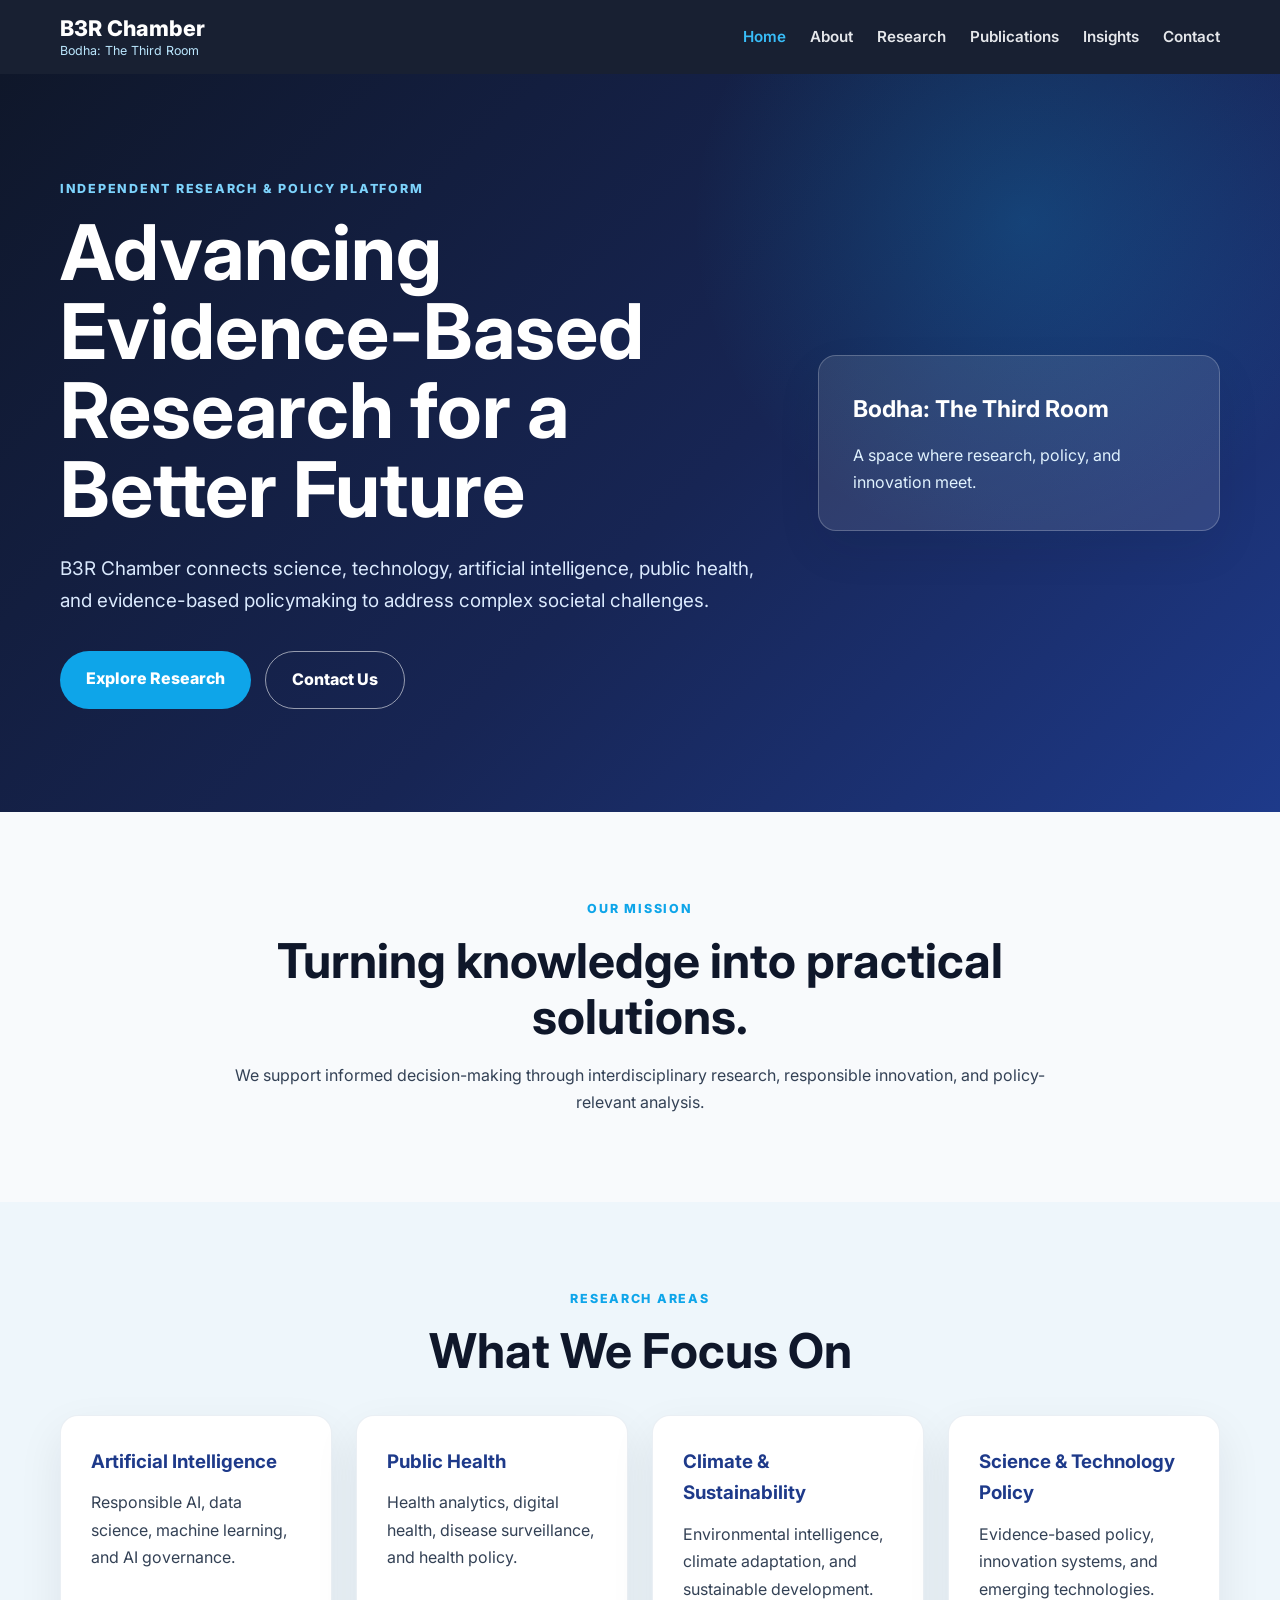
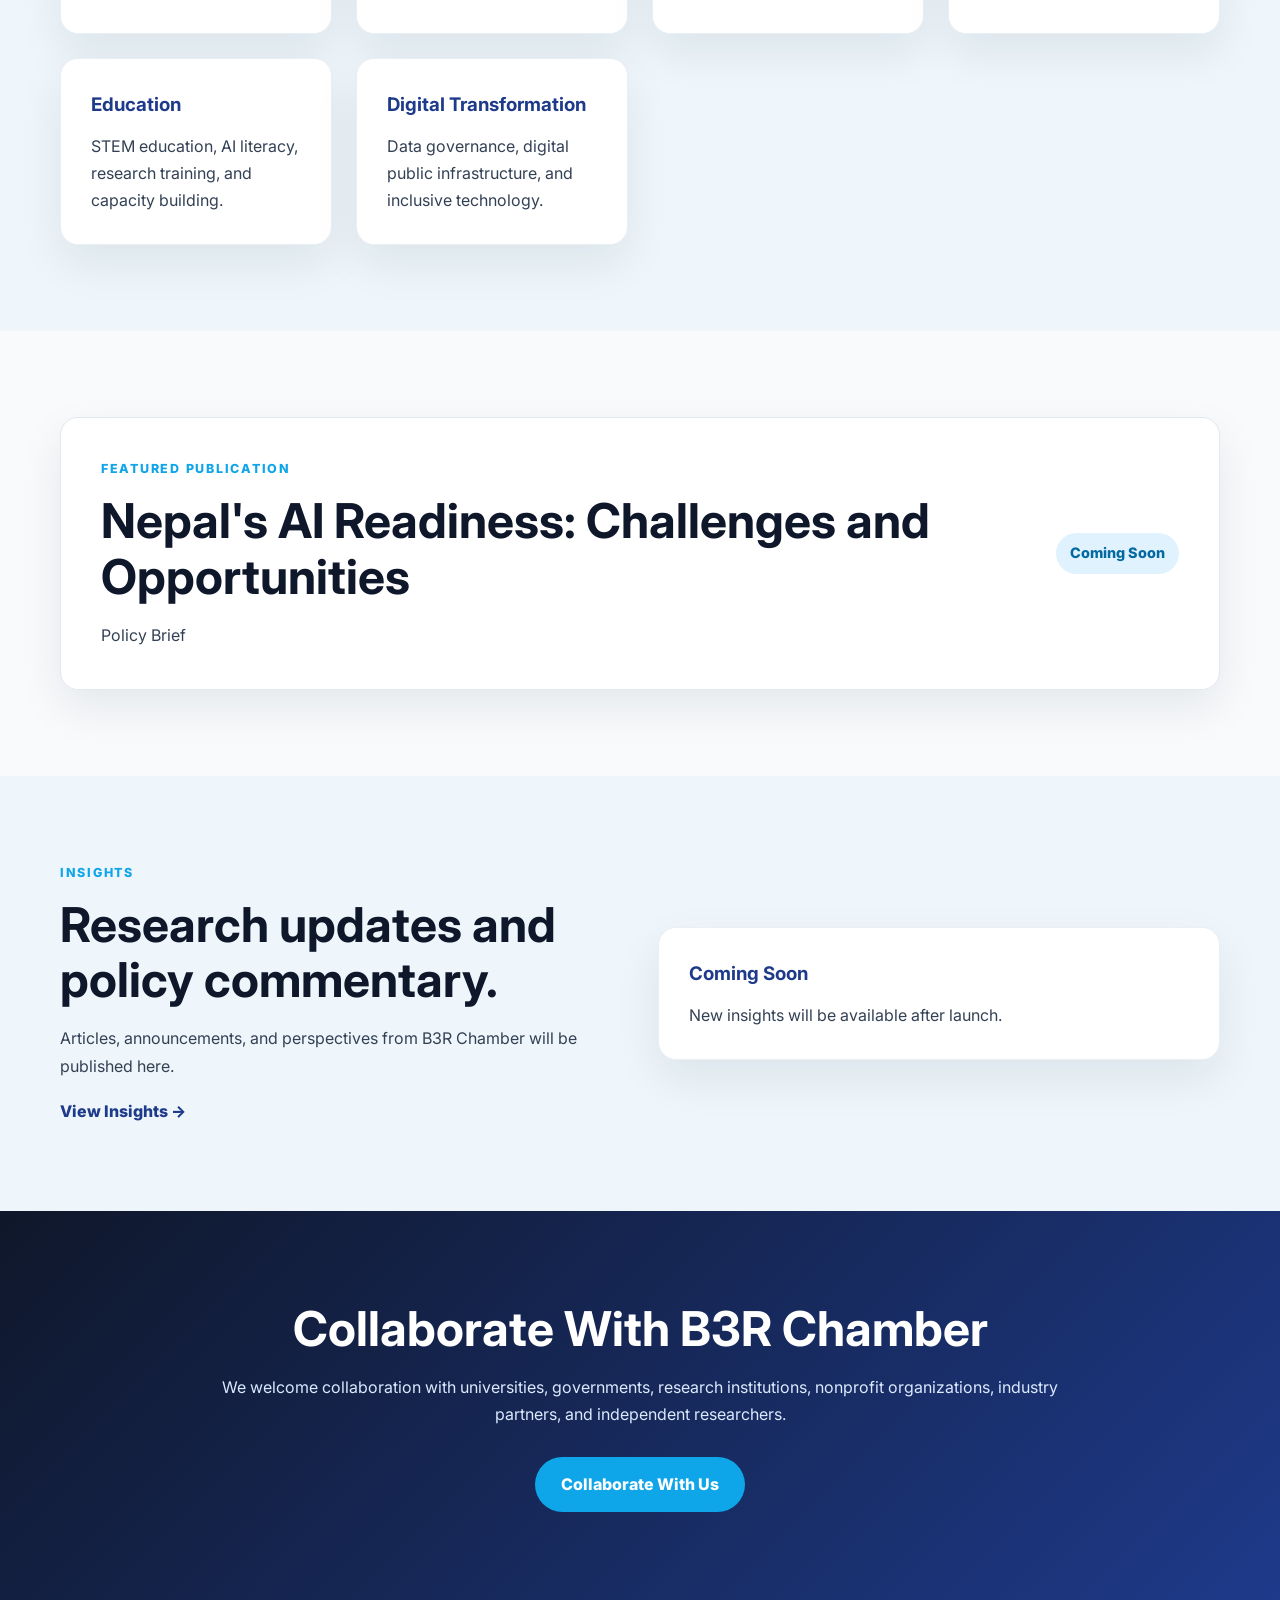
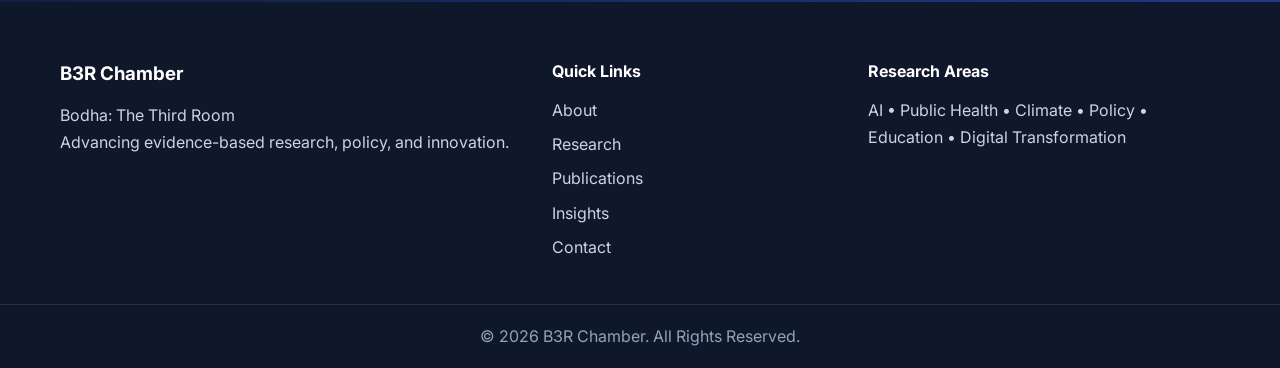
==== index.html @ 7165ab04 "Initial website" ====
<!DOCTYPE html>
<html lang="en">
<head>
<meta charset="UTF-8">
<meta name="viewport" content="width=device-width, initial-scale=1.0">
<title>B3R Chamber | B3R Chamber</title>
<meta name="description" content="B3R Chamber is an interdisciplinary research and policy platform.">
<link rel="stylesheet" href="style.css">
</head>
<body>
<header class="site-header">
  <div class="nav-container">
    <a class="brand" href="index.html"><span>B3R Chamber</span><small>Bodha: The Third Room</small></a>
    <button class="menu-toggle" aria-label="Toggle navigation">☰</button>
    <nav class="site-nav">
      <a href="index.html" class="active">Home</a>
      <a href="about.html">About</a>
      <a href="research.html">Research</a>
      <a href="publications.html">Publications</a>
      <a href="insights.html">Insights</a>
      <a href="contact.html">Contact</a>
    </nav>
  </div>
</header>
<section class="hero">
  <div class="container hero-grid">
    <div>
      <p class="eyebrow">Independent Research & Policy Platform</p>
      <h1>Advancing Evidence-Based Research for a Better Future</h1>
      <p class="hero-text">B3R Chamber connects science, technology, artificial intelligence, public health, and evidence-based policymaking to address complex societal challenges.</p>
      <div class="hero-actions">
        <a href="research.html" class="btn">Explore Research</a>
        <a href="contact.html" class="btn btn-outline">Contact Us</a>
      </div>
    </div>
    <div class="hero-panel"><h3>Bodha: The Third Room</h3><p>A space where research, policy, and innovation meet.</p></div>
  </div>
</section>
<section class="section"><div class="container narrow"><p class="eyebrow">Our Mission</p><h2>Turning knowledge into practical solutions.</h2><p>We support informed decision-making through interdisciplinary research, responsible innovation, and policy-relevant analysis.</p></div></section>
<section class="section muted"><div class="container"><p class="eyebrow center">Research Areas</p><h2 class="center">What We Focus On</h2><div class="card-grid">
<article class="card"><h3>Artificial Intelligence</h3><p>Responsible AI, data science, machine learning, and AI governance.</p></article>
<article class="card"><h3>Public Health</h3><p>Health analytics, digital health, disease surveillance, and health policy.</p></article>
<article class="card"><h3>Climate & Sustainability</h3><p>Environmental intelligence, climate adaptation, and sustainable development.</p></article>
<article class="card"><h3>Science & Technology Policy</h3><p>Evidence-based policy, innovation systems, and emerging technologies.</p></article>
<article class="card"><h3>Education</h3><p>STEM education, AI literacy, research training, and capacity building.</p></article>
<article class="card"><h3>Digital Transformation</h3><p>Data governance, digital public infrastructure, and inclusive technology.</p></article>
</div></div></section>
<section class="section"><div class="container feature-card"><div><p class="eyebrow">Featured Publication</p><h2>Nepal's AI Readiness: Challenges and Opportunities</h2><p>Policy Brief</p></div><span class="status-badge">Coming Soon</span></div></section>
<section class="section muted"><div class="container two-col"><div><p class="eyebrow">Insights</p><h2>Research updates and policy commentary.</h2><p>Articles, announcements, and perspectives from B3R Chamber will be published here.</p><a href="insights.html" class="text-link">View Insights →</a></div><div class="mini-card"><h3>Coming Soon</h3><p>New insights will be available after launch.</p></div></div></section>
<section class="cta"><div class="container narrow"><h2>Collaborate With B3R Chamber</h2><p>We welcome collaboration with universities, governments, research institutions, nonprofit organizations, industry partners, and independent researchers.</p><a href="contact.html" class="btn">Collaborate With Us</a></div></section>
<footer class="site-footer">
  <div class="container footer-grid">
    <div>
      <h3>B3R Chamber</h3>
      <p>Bodha: The Third Room</p>
      <p>Advancing evidence-based research, policy, and innovation.</p>
    </div>
    <div>
      <h4>Quick Links</h4>
      <a href="about.html">About</a>
      <a href="research.html">Research</a>
      <a href="publications.html">Publications</a>
      <a href="insights.html">Insights</a>
      <a href="contact.html">Contact</a>
    </div>
    <div>
      <h4>Research Areas</h4>
      <p>AI • Public Health • Climate • Policy • Education • Digital Transformation</p>
    </div>
  </div>
  <div class="footer-bottom">© 2026 B3R Chamber. All Rights Reserved.</div>
</footer>
<script src="script.js"></script>
</body>
</html>
---- style.css ----
@import url('https://fonts.googleapis.com/css2?family=Inter:wght@400;500;600;700;800&display=swap');
*{margin:0;padding:0;box-sizing:border-box}:root{--primary:#0f172a;--secondary:#1e3a8a;--accent:#0ea5e9;--light:#f8fafc;--muted:#eef6fb;--white:#fff;--text:#334155;--border:#e2e8f0;--shadow:0 18px 45px rgba(15,23,42,.08);--radius:18px}html{scroll-behavior:smooth}body{font-family:Inter,Arial,sans-serif;background:var(--light);color:var(--text);line-height:1.7}.container{width:min(1160px,92%);margin:auto}.narrow{max-width:850px;text-align:center}.center{text-align:center}.site-header{background:rgba(15,23,42,.96);position:sticky;top:0;z-index:999}.nav-container{width:min(1160px,92%);margin:auto;display:flex;align-items:center;justify-content:space-between;padding:16px 0}.brand{text-decoration:none;color:#fff;display:flex;flex-direction:column;line-height:1.15}.brand span{font-size:1.35rem;font-weight:800}.brand small{font-size:.78rem;color:#bae6fd;margin-top:3px}.site-nav{display:flex;align-items:center;gap:24px}.site-nav a{color:#e5e7eb;text-decoration:none;font-weight:600;font-size:.95rem;transition:.25s}.site-nav a:hover,.site-nav a.active{color:#38bdf8}.menu-toggle{display:none;background:none;border:0;color:#fff;font-size:1.8rem;cursor:pointer}.hero{min-height:82vh;display:flex;align-items:center;background:radial-gradient(circle at 80% 20%,rgba(14,165,233,.22),transparent 28%),linear-gradient(135deg,#0f172a 0%,#172554 55%,#1e3a8a 100%);color:#fff;padding:90px 0}.hero-grid{display:grid;grid-template-columns:1.5fr .85fr;gap:48px;align-items:center}.eyebrow{text-transform:uppercase;letter-spacing:.14em;font-size:.78rem;font-weight:800;color:#0ea5e9;margin-bottom:14px}.hero .eyebrow{color:#7dd3fc}.hero h1{font-size:clamp(2.5rem,6vw,5rem);line-height:1.03}.hero-text{font-size:1.18rem;max-width:720px;color:#dbeafe;margin-top:24px}.hero-actions{display:flex;gap:14px;flex-wrap:wrap;margin-top:34px}.btn{display:inline-block;background:var(--accent);color:#fff;text-decoration:none;border:0;padding:14px 26px;border-radius:999px;font-weight:800;cursor:pointer;transition:.25s}.btn:hover{transform:translateY(-2px);background:#0284c7}.btn-outline{background:transparent;border:1px solid rgba(255,255,255,.55)}.btn-outline:hover{background:#fff;color:var(--primary)}.hero-panel{background:rgba(255,255,255,.1);border:1px solid rgba(255,255,255,.22);box-shadow:var(--shadow);border-radius:var(--radius);padding:34px}.hero-panel h3{font-size:1.45rem;margin-bottom:12px}.hero-panel p{color:#e0f2fe}.section{padding:86px 0}.muted{background:var(--muted)}.section h2{font-size:clamp(2rem,4vw,3rem);line-height:1.15;color:var(--primary);margin-bottom:18px}.card-grid{display:grid;grid-template-columns:repeat(auto-fit,minmax(260px,1fr));gap:24px;margin-top:36px}.card,.mini-card,.contact-card{background:#fff;padding:30px;border-radius:var(--radius);box-shadow:var(--shadow);border:1px solid rgba(226,232,240,.7);transition:.25s}.card:hover,.mini-card:hover,.contact-card:hover{transform:translateY(-6px)}.card h3,.mini-card h3,.contact-card h3{color:var(--secondary);margin-bottom:12px}.two-col{display:grid;grid-template-columns:1fr 1fr;gap:36px;align-items:center}.feature-card{background:#fff;border-radius:var(--radius);box-shadow:var(--shadow);padding:40px;display:flex;justify-content:space-between;gap:24px;align-items:center;border:1px solid var(--border)}.status-badge{display:inline-block;background:#e0f2fe;color:#0369a1;padding:8px 14px;border-radius:999px;font-weight:800;font-size:.9rem;white-space:nowrap}.text-link{color:var(--secondary);font-weight:800;text-decoration:none;display:inline-block;margin-top:18px}.cta{background:linear-gradient(135deg,#0f172a,#1e3a8a);color:#fff;text-align:center;padding:90px 0}.cta h2{font-size:clamp(2rem,4vw,3rem);line-height:1.15;margin-bottom:18px}.cta p{color:#dbeafe;margin-bottom:28px}.page-hero{background:linear-gradient(135deg,#0f172a,#1e3a8a);color:#fff;text-align:center;padding:100px 0}.page-hero h1{font-size:clamp(2.5rem,5vw,4rem);margin-bottom:12px}.page-hero p{color:#dbeafe;max-width:780px;margin:auto}.publication-table{width:100%;border-collapse:collapse;background:#fff;box-shadow:var(--shadow);border-radius:var(--radius);overflow:hidden;margin:32px 0}.publication-table th{background:var(--primary);color:#fff;padding:16px;text-align:left}.publication-table td{padding:18px;border-bottom:1px solid var(--border)}.contact-grid{display:grid;grid-template-columns:repeat(auto-fit,minmax(260px,1fr));gap:24px;margin-bottom:34px}.contact-card{text-align:center}.contact-card a{color:var(--secondary);font-weight:800;text-decoration:none}.contact-form{max-width:780px;margin:auto;display:flex;flex-direction:column;gap:16px}.contact-form input,.contact-form textarea{width:100%;padding:16px;border:1px solid var(--border);border-radius:12px;font:inherit;background:#fff}.contact-form input:focus,.contact-form textarea:focus{outline:0;border-color:var(--accent);box-shadow:0 0 0 4px rgba(14,165,233,.14)}.contact-form button{align-self:flex-start}.site-footer{background:#0f172a;color:#cbd5e1;padding-top:56px}.footer-grid{display:grid;grid-template-columns:1.3fr .8fr 1fr;gap:34px;padding-bottom:36px}.site-footer h3,.site-footer h4{color:#fff;margin-bottom:12px}.site-footer a{display:block;text-decoration:none;color:#cbd5e1;margin:7px 0}.site-footer a:hover{color:#38bdf8}.footer-bottom{text-align:center;border-top:1px solid rgba(255,255,255,.1);padding:18px;color:#94a3b8}@media(max-width:850px){.menu-toggle{display:block}.site-nav{display:none;position:absolute;left:4%;right:4%;top:72px;background:#0f172a;border:1px solid rgba(255,255,255,.1);border-radius:14px;padding:18px;flex-direction:column;align-items:flex-start}.site-nav.open{display:flex}.hero-grid,.two-col,.footer-grid{grid-template-columns:1fr}.hero{min-height:auto;padding:70px 0}.feature-card{flex-direction:column;align-items:flex-start}.section{padding:64px 0}.publication-table,.publication-table tbody,.publication-table tr,.publication-table th,.publication-table td{display:block;width:100%}.publication-table th{display:none}.publication-table td{border-bottom:1px solid var(--border)}.contact-form button{align-self:stretch}}
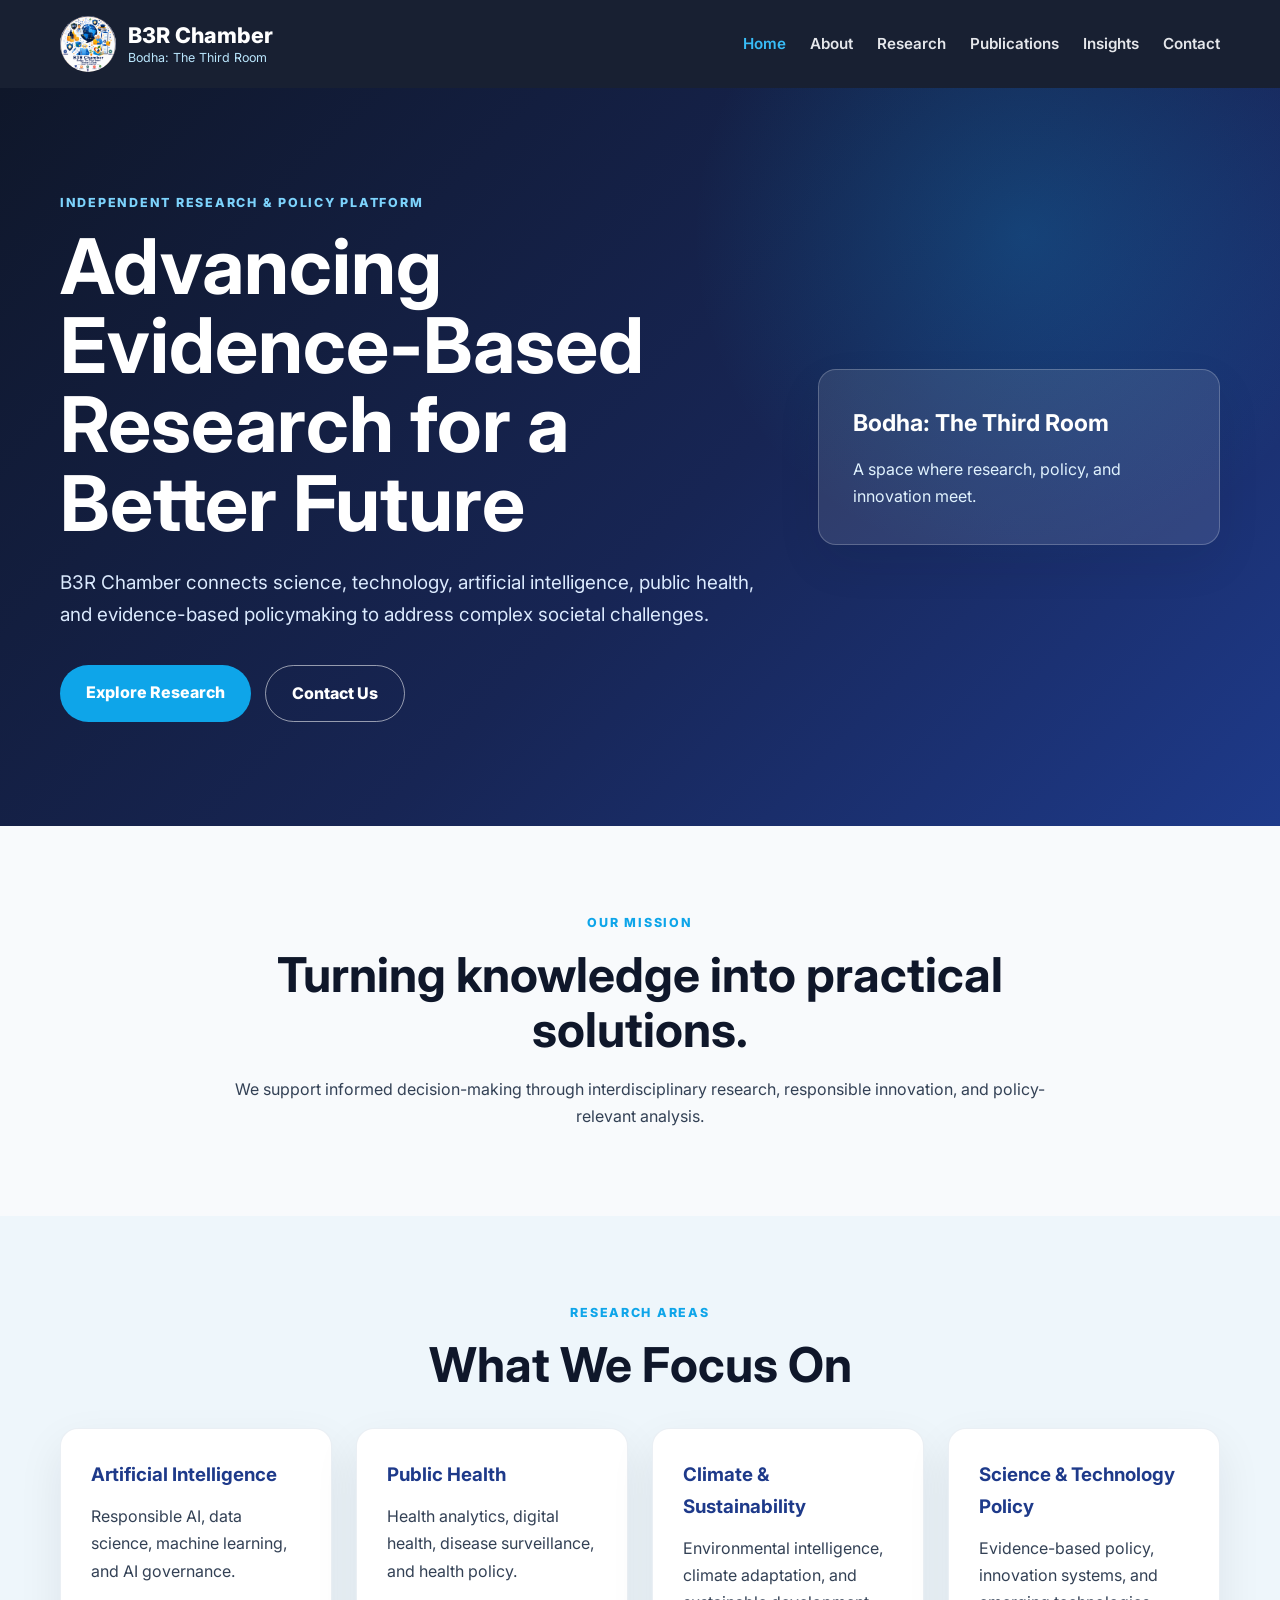
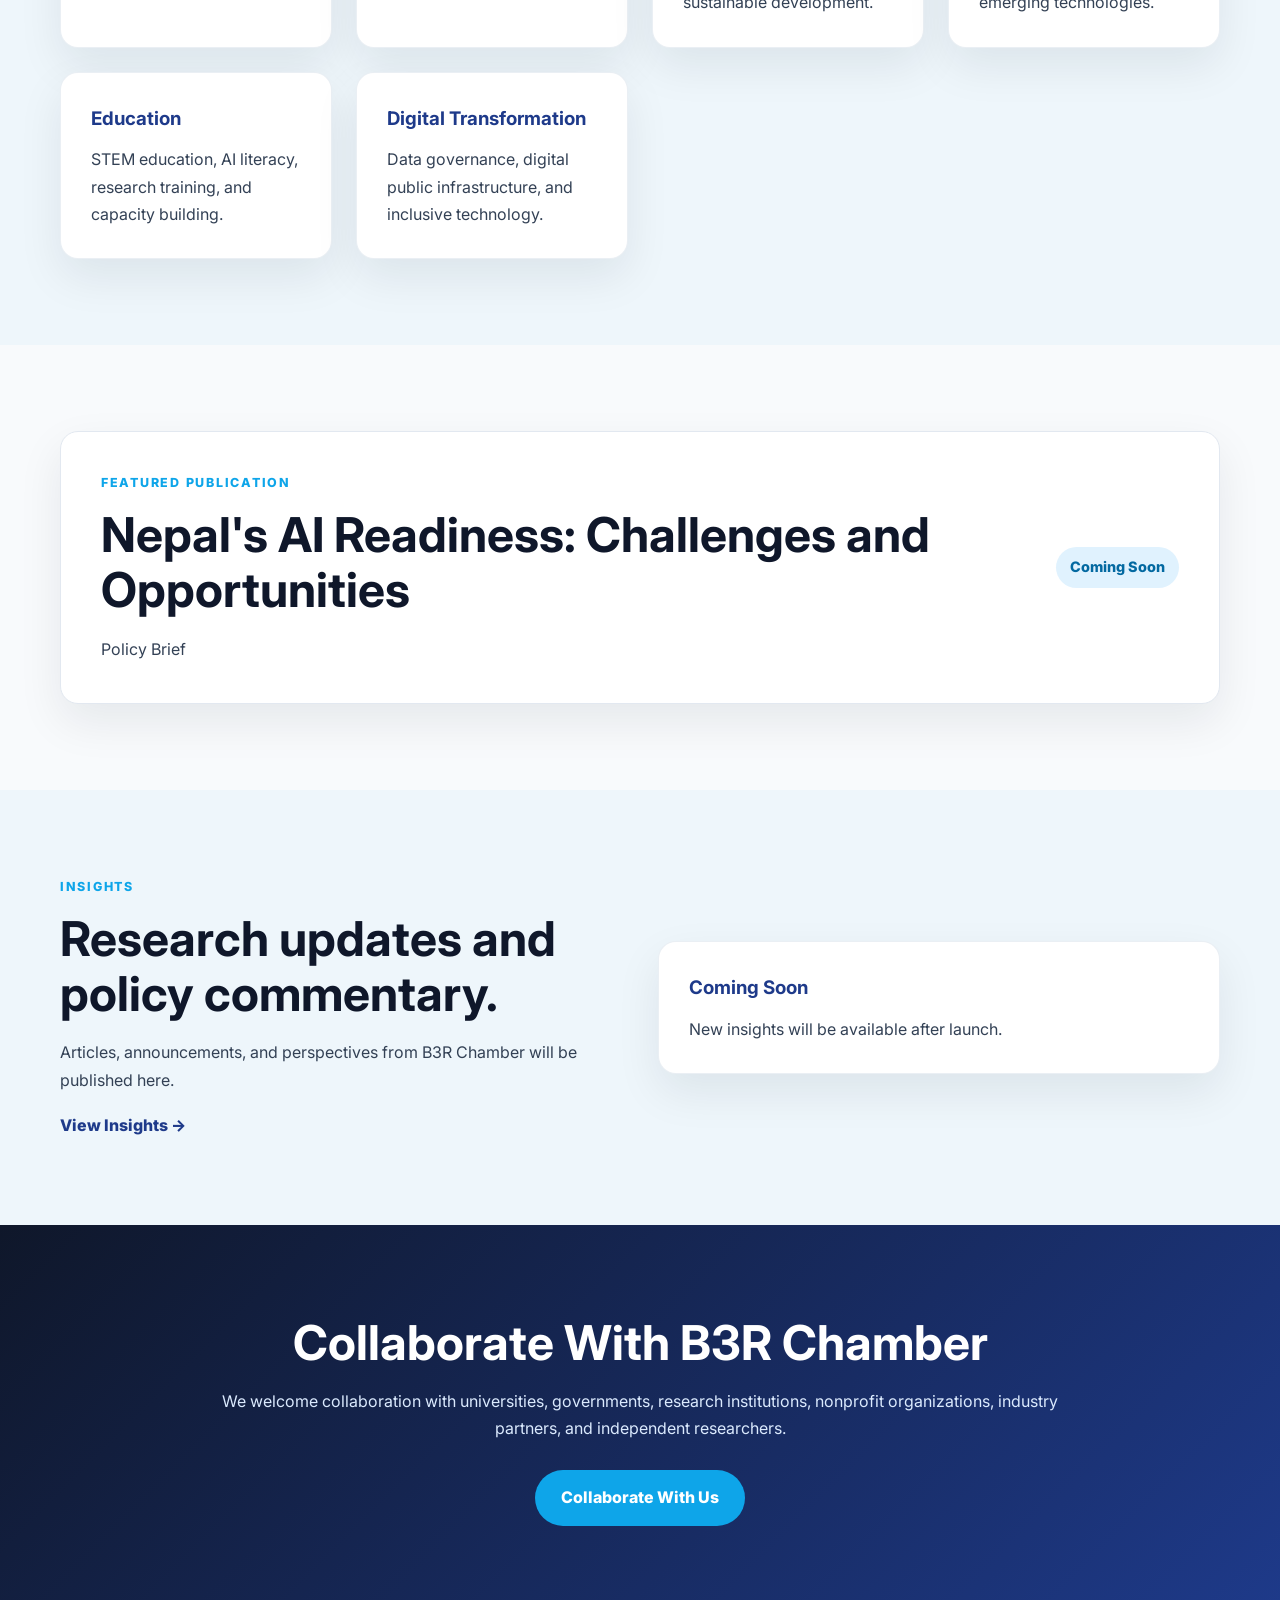
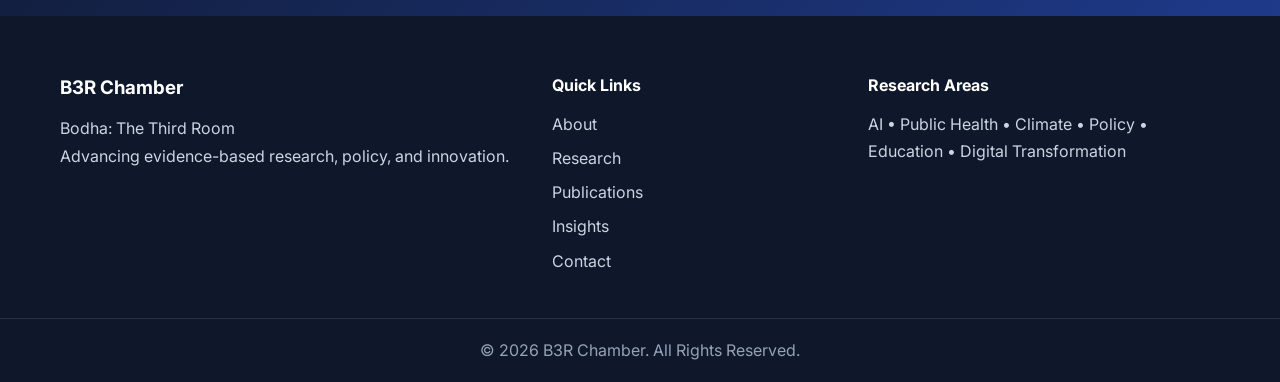
==== commit 17cd530a: "Add files via upload" ====
--- a/index.html
+++ b/index.html
@@ -10,7 +10,13 @@
 <body>
 <header class="site-header">
   <div class="nav-container">
-    <a class="brand" href="index.html"><span>B3R Chamber</span><small>Bodha: The Third Room</small></a>
+    <a class="brand" href="index.html">
+      <img src="logo.png" alt="B3R Chamber logo" class="site-logo">
+      <div class="brand-text">
+        <span>B3R Chamber</span>
+        <small>Bodha: The Third Room</small>
+      </div>
+    </a>
     <button class="menu-toggle" aria-label="Toggle navigation">☰</button>
     <nav class="site-nav">
       <a href="index.html" class="active">Home</a>
--- a/style.css
+++ b/style.css
@@ -1,2 +1,106 @@
 @import url('https://fonts.googleapis.com/css2?family=Inter:wght@400;500;600;700;800&display=swap');
-*{margin:0;padding:0;box-sizing:border-box}:root{--primary:#0f172a;--secondary:#1e3a8a;--accent:#0ea5e9;--light:#f8fafc;--muted:#eef6fb;--white:#fff;--text:#334155;--border:#e2e8f0;--shadow:0 18px 45px rgba(15,23,42,.08);--radius:18px}html{scroll-behavior:smooth}body{font-family:Inter,Arial,sans-serif;background:var(--light);color:var(--text);line-height:1.7}.container{width:min(1160px,92%);margin:auto}.narrow{max-width:850px;text-align:center}.center{text-align:center}.site-header{background:rgba(15,23,42,.96);position:sticky;top:0;z-index:999}.nav-container{width:min(1160px,92%);margin:auto;display:flex;align-items:center;justify-content:space-between;padding:16px 0}.brand{text-decoration:none;color:#fff;display:flex;flex-direction:column;line-height:1.15}.brand span{font-size:1.35rem;font-weight:800}.brand small{font-size:.78rem;color:#bae6fd;margin-top:3px}.site-nav{display:flex;align-items:center;gap:24px}.site-nav a{color:#e5e7eb;text-decoration:none;font-weight:600;font-size:.95rem;transition:.25s}.site-nav a:hover,.site-nav a.active{color:#38bdf8}.menu-toggle{display:none;background:none;border:0;color:#fff;font-size:1.8rem;cursor:pointer}.hero{min-height:82vh;display:flex;align-items:center;background:radial-gradient(circle at 80% 20%,rgba(14,165,233,.22),transparent 28%),linear-gradient(135deg,#0f172a 0%,#172554 55%,#1e3a8a 100%);color:#fff;padding:90px 0}.hero-grid{display:grid;grid-template-columns:1.5fr .85fr;gap:48px;align-items:center}.eyebrow{text-transform:uppercase;letter-spacing:.14em;font-size:.78rem;font-weight:800;color:#0ea5e9;margin-bottom:14px}.hero .eyebrow{color:#7dd3fc}.hero h1{font-size:clamp(2.5rem,6vw,5rem);line-height:1.03}.hero-text{font-size:1.18rem;max-width:720px;color:#dbeafe;margin-top:24px}.hero-actions{display:flex;gap:14px;flex-wrap:wrap;margin-top:34px}.btn{display:inline-block;background:var(--accent);color:#fff;text-decoration:none;border:0;padding:14px 26px;border-radius:999px;font-weight:800;cursor:pointer;transition:.25s}.btn:hover{transform:translateY(-2px);background:#0284c7}.btn-outline{background:transparent;border:1px solid rgba(255,255,255,.55)}.btn-outline:hover{background:#fff;color:var(--primary)}.hero-panel{background:rgba(255,255,255,.1);border:1px solid rgba(255,255,255,.22);box-shadow:var(--shadow);border-radius:var(--radius);padding:34px}.hero-panel h3{font-size:1.45rem;margin-bottom:12px}.hero-panel p{color:#e0f2fe}.section{padding:86px 0}.muted{background:var(--muted)}.section h2{font-size:clamp(2rem,4vw,3rem);line-height:1.15;color:var(--primary);margin-bottom:18px}.card-grid{display:grid;grid-template-columns:repeat(auto-fit,minmax(260px,1fr));gap:24px;margin-top:36px}.card,.mini-card,.contact-card{background:#fff;padding:30px;border-radius:var(--radius);box-shadow:var(--shadow);border:1px solid rgba(226,232,240,.7);transition:.25s}.card:hover,.mini-card:hover,.contact-card:hover{transform:translateY(-6px)}.card h3,.mini-card h3,.contact-card h3{color:var(--secondary);margin-bottom:12px}.two-col{display:grid;grid-template-columns:1fr 1fr;gap:36px;align-items:center}.feature-card{background:#fff;border-radius:var(--radius);box-shadow:var(--shadow);padding:40px;display:flex;justify-content:space-between;gap:24px;align-items:center;border:1px solid var(--border)}.status-badge{display:inline-block;background:#e0f2fe;color:#0369a1;padding:8px 14px;border-radius:999px;font-weight:800;font-size:.9rem;white-space:nowrap}.text-link{color:var(--secondary);font-weight:800;text-decoration:none;display:inline-block;margin-top:18px}.cta{background:linear-gradient(135deg,#0f172a,#1e3a8a);color:#fff;text-align:center;padding:90px 0}.cta h2{font-size:clamp(2rem,4vw,3rem);line-height:1.15;margin-bottom:18px}.cta p{color:#dbeafe;margin-bottom:28px}.page-hero{background:linear-gradient(135deg,#0f172a,#1e3a8a);color:#fff;text-align:center;padding:100px 0}.page-hero h1{font-size:clamp(2.5rem,5vw,4rem);margin-bottom:12px}.page-hero p{color:#dbeafe;max-width:780px;margin:auto}.publication-table{width:100%;border-collapse:collapse;background:#fff;box-shadow:var(--shadow);border-radius:var(--radius);overflow:hidden;margin:32px 0}.publication-table th{background:var(--primary);color:#fff;padding:16px;text-align:left}.publication-table td{padding:18px;border-bottom:1px solid var(--border)}.contact-grid{display:grid;grid-template-columns:repeat(auto-fit,minmax(260px,1fr));gap:24px;margin-bottom:34px}.contact-card{text-align:center}.contact-card a{color:var(--secondary);font-weight:800;text-decoration:none}.contact-form{max-width:780px;margin:auto;display:flex;flex-direction:column;gap:16px}.contact-form input,.contact-form textarea{width:100%;padding:16px;border:1px solid var(--border);border-radius:12px;font:inherit;background:#fff}.contact-form input:focus,.contact-form textarea:focus{outline:0;border-color:var(--accent);box-shadow:0 0 0 4px rgba(14,165,233,.14)}.contact-form button{align-self:flex-start}.site-footer{background:#0f172a;color:#cbd5e1;padding-top:56px}.footer-grid{display:grid;grid-template-columns:1.3fr .8fr 1fr;gap:34px;padding-bottom:36px}.site-footer h3,.site-footer h4{color:#fff;margin-bottom:12px}.site-footer a{display:block;text-decoration:none;color:#cbd5e1;margin:7px 0}.site-footer a:hover{color:#38bdf8}.footer-bottom{text-align:center;border-top:1px solid rgba(255,255,255,.1);padding:18px;color:#94a3b8}@media(max-width:850px){.menu-toggle{display:block}.site-nav{display:none;position:absolute;left:4%;right:4%;top:72px;background:#0f172a;border:1px solid rgba(255,255,255,.1);border-radius:14px;padding:18px;flex-direction:column;align-items:flex-start}.site-nav.open{display:flex}.hero-grid,.two-col,.footer-grid{grid-template-columns:1fr}.hero{min-height:auto;padding:70px 0}.feature-card{flex-direction:column;align-items:flex-start}.section{padding:64px 0}.publication-table,.publication-table tbody,.publication-table tr,.publication-table th,.publication-table td{display:block;width:100%}.publication-table th{display:none}.publication-table td{border-bottom:1px solid var(--border)}.contact-form button{align-self:stretch}}+*{margin:0;padding:0;box-sizing:border-box}:root{--primary:#0f172a;--secondary:#1e3a8a;--accent:#0ea5e9;--light:#f8fafc;--muted:#eef6fb;--white:#fff;--text:#334155;--border:#e2e8f0;--shadow:0 18px 45px rgba(15,23,42,.08);--radius:18px}html{scroll-behavior:smooth}body{font-family:Inter,Arial,sans-serif;background:var(--light);color:var(--text);line-height:1.7}.container{width:min(1160px,92%);margin:auto}.narrow{max-width:850px;text-align:center}.center{text-align:center}.site-header{background:rgba(15,23,42,.96);position:sticky;top:0;z-index:999}.nav-container{width:min(1160px,92%);margin:auto;display:flex;align-items:center;justify-content:space-between;padding:16px 0}.brand{text-decoration:none;color:#fff;display:flex;flex-direction:column;line-height:1.15}.brand span{font-size:1.35rem;font-weight:800}.brand small{font-size:.78rem;color:#bae6fd;margin-top:3px}.site-nav{display:flex;align-items:center;gap:24px}.site-nav a{color:#e5e7eb;text-decoration:none;font-weight:600;font-size:.95rem;transition:.25s}.site-nav a:hover,.site-nav a.active{color:#38bdf8}.menu-toggle{display:none;background:none;border:0;color:#fff;font-size:1.8rem;cursor:pointer}.hero{min-height:82vh;display:flex;align-items:center;background:radial-gradient(circle at 80% 20%,rgba(14,165,233,.22),transparent 28%),linear-gradient(135deg,#0f172a 0%,#172554 55%,#1e3a8a 100%);color:#fff;padding:90px 0}.hero-grid{display:grid;grid-template-columns:1.5fr .85fr;gap:48px;align-items:center}.eyebrow{text-transform:uppercase;letter-spacing:.14em;font-size:.78rem;font-weight:800;color:#0ea5e9;margin-bottom:14px}.hero .eyebrow{color:#7dd3fc}.hero h1{font-size:clamp(2.5rem,6vw,5rem);line-height:1.03}.hero-text{font-size:1.18rem;max-width:720px;color:#dbeafe;margin-top:24px}.hero-actions{display:flex;gap:14px;flex-wrap:wrap;margin-top:34px}.btn{display:inline-block;background:var(--accent);color:#fff;text-decoration:none;border:0;padding:14px 26px;border-radius:999px;font-weight:800;cursor:pointer;transition:.25s}.btn:hover{transform:translateY(-2px);background:#0284c7}.btn-outline{background:transparent;border:1px solid rgba(255,255,255,.55)}.btn-outline:hover{background:#fff;color:var(--primary)}.hero-panel{background:rgba(255,255,255,.1);border:1px solid rgba(255,255,255,.22);box-shadow:var(--shadow);border-radius:var(--radius);padding:34px}.hero-panel h3{font-size:1.45rem;margin-bottom:12px}.hero-panel p{color:#e0f2fe}.section{padding:86px 0}.muted{background:var(--muted)}.section h2{font-size:clamp(2rem,4vw,3rem);line-height:1.15;color:var(--primary);margin-bottom:18px}.card-grid{display:grid;grid-template-columns:repeat(auto-fit,minmax(260px,1fr));gap:24px;margin-top:36px}.card,.mini-card,.contact-card{background:#fff;padding:30px;border-radius:var(--radius);box-shadow:var(--shadow);border:1px solid rgba(226,232,240,.7);transition:.25s}.card:hover,.mini-card:hover,.contact-card:hover{transform:translateY(-6px)}.card h3,.mini-card h3,.contact-card h3{color:var(--secondary);margin-bottom:12px}.two-col{display:grid;grid-template-columns:1fr 1fr;gap:36px;align-items:center}.feature-card{background:#fff;border-radius:var(--radius);box-shadow:var(--shadow);padding:40px;display:flex;justify-content:space-between;gap:24px;align-items:center;border:1px solid var(--border)}.status-badge{display:inline-block;background:#e0f2fe;color:#0369a1;padding:8px 14px;border-radius:999px;font-weight:800;font-size:.9rem;white-space:nowrap}.text-link{color:var(--secondary);font-weight:800;text-decoration:none;display:inline-block;margin-top:18px}.cta{background:linear-gradient(135deg,#0f172a,#1e3a8a);color:#fff;text-align:center;padding:90px 0}.cta h2{font-size:clamp(2rem,4vw,3rem);line-height:1.15;margin-bottom:18px}.cta p{color:#dbeafe;margin-bottom:28px}.page-hero{background:linear-gradient(135deg,#0f172a,#1e3a8a);color:#fff;text-align:center;padding:100px 0}.page-hero h1{font-size:clamp(2.5rem,5vw,4rem);margin-bottom:12px}.page-hero p{color:#dbeafe;max-width:780px;margin:auto}.publication-table{width:100%;border-collapse:collapse;background:#fff;box-shadow:var(--shadow);border-radius:var(--radius);overflow:hidden;margin:32px 0}.publication-table th{background:var(--primary);color:#fff;padding:16px;text-align:left}.publication-table td{padding:18px;border-bottom:1px solid var(--border)}.contact-grid{display:grid;grid-template-columns:repeat(auto-fit,minmax(260px,1fr));gap:24px;margin-bottom:34px}.contact-card{text-align:center}.contact-card a{color:var(--secondary);font-weight:800;text-decoration:none}.contact-form{max-width:780px;margin:auto;display:flex;flex-direction:column;gap:16px}.contact-form input,.contact-form textarea{width:100%;padding:16px;border:1px solid var(--border);border-radius:12px;font:inherit;background:#fff}.contact-form input:focus,.contact-form textarea:focus{outline:0;border-color:var(--accent);box-shadow:0 0 0 4px rgba(14,165,233,.14)}.contact-form button{align-self:flex-start}.site-footer{background:#0f172a;color:#cbd5e1;padding-top:56px}.footer-grid{display:grid;grid-template-columns:1.3fr .8fr 1fr;gap:34px;padding-bottom:36px}.site-footer h3,.site-footer h4{color:#fff;margin-bottom:12px}.site-footer a{display:block;text-decoration:none;color:#cbd5e1;margin:7px 0}.site-footer a:hover{color:#38bdf8}.footer-bottom{text-align:center;border-top:1px solid rgba(255,255,255,.1);padding:18px;color:#94a3b8}@media(max-width:850px){.menu-toggle{display:block}.site-nav{display:none;position:absolute;left:4%;right:4%;top:72px;background:#0f172a;border:1px solid rgba(255,255,255,.1);border-radius:14px;padding:18px;flex-direction:column;align-items:flex-start}.site-nav.open{display:flex}.hero-grid,.two-col,.footer-grid{grid-template-columns:1fr}.hero{min-height:auto;padding:70px 0}.feature-card{flex-direction:column;align-items:flex-start}.section{padding:64px 0}.publication-table,.publication-table tbody,.publication-table tr,.publication-table th,.publication-table td{display:block;width:100%}.publication-table th{display:none}.publication-table td{border-bottom:1px solid var(--border)}.contact-form button{align-self:stretch}}
+
+/* Leadership Section */
+.leader-card{
+    display:grid;
+    grid-template-columns:240px 1fr;
+    gap:42px;
+    align-items:center;
+    background:#fff;
+    padding:38px;
+    border-radius:var(--radius);
+    box-shadow:var(--shadow);
+    border:1px solid var(--border);
+    margin-top:34px;
+}
+
+.leader-photo{
+    display:flex;
+    justify-content:center;
+}
+
+.photo-placeholder{
+    width:220px;
+    height:220px;
+    border-radius:50%;
+    background:linear-gradient(135deg,#0f172a,#1e3a8a);
+    color:#fff;
+    display:flex;
+    align-items:center;
+    justify-content:center;
+    font-size:3.5rem;
+    font-weight:800;
+    letter-spacing:.05em;
+    box-shadow:var(--shadow);
+}
+
+.leader-content h3{
+    font-size:2rem;
+    color:var(--primary);
+    margin-bottom:4px;
+}
+
+.leader-content h4{
+    color:var(--accent);
+    font-size:1.05rem;
+    margin-bottom:18px;
+    font-weight:800;
+}
+
+.leader-content p{
+    margin-bottom:16px;
+}
+
+@media(max-width:850px){
+    .leader-card{
+        grid-template-columns:1fr;
+        text-align:center;
+        padding:28px;
+    }
+
+    .photo-placeholder{
+        width:180px;
+        height:180px;
+        font-size:3rem;
+    }
+}
+
+
+/* Header logo fix */
+.brand{
+    display:flex !important;
+    align-items:center !important;
+    gap:12px !important;
+    text-decoration:none !important;
+    color:#fff !important;
+    flex-direction:row !important;
+}
+
+.brand-text{
+    display:flex;
+    flex-direction:column;
+    line-height:1.15;
+}
+
+.site-logo{
+    width:56px !important;
+    height:56px !important;
+    max-width:56px !important;
+    max-height:56px !important;
+    object-fit:contain !important;
+    display:block !important;
+    border-radius:50%;
+    flex-shrink:0 !important;
+}
+
+/* Leadership image fix */
+.leader-image{
+    width:220px;
+    height:220px;
+    object-fit:cover;
+    object-position:center top;
+    border-radius:50%;
+    display:block;
+    box-shadow:var(--shadow);
+}
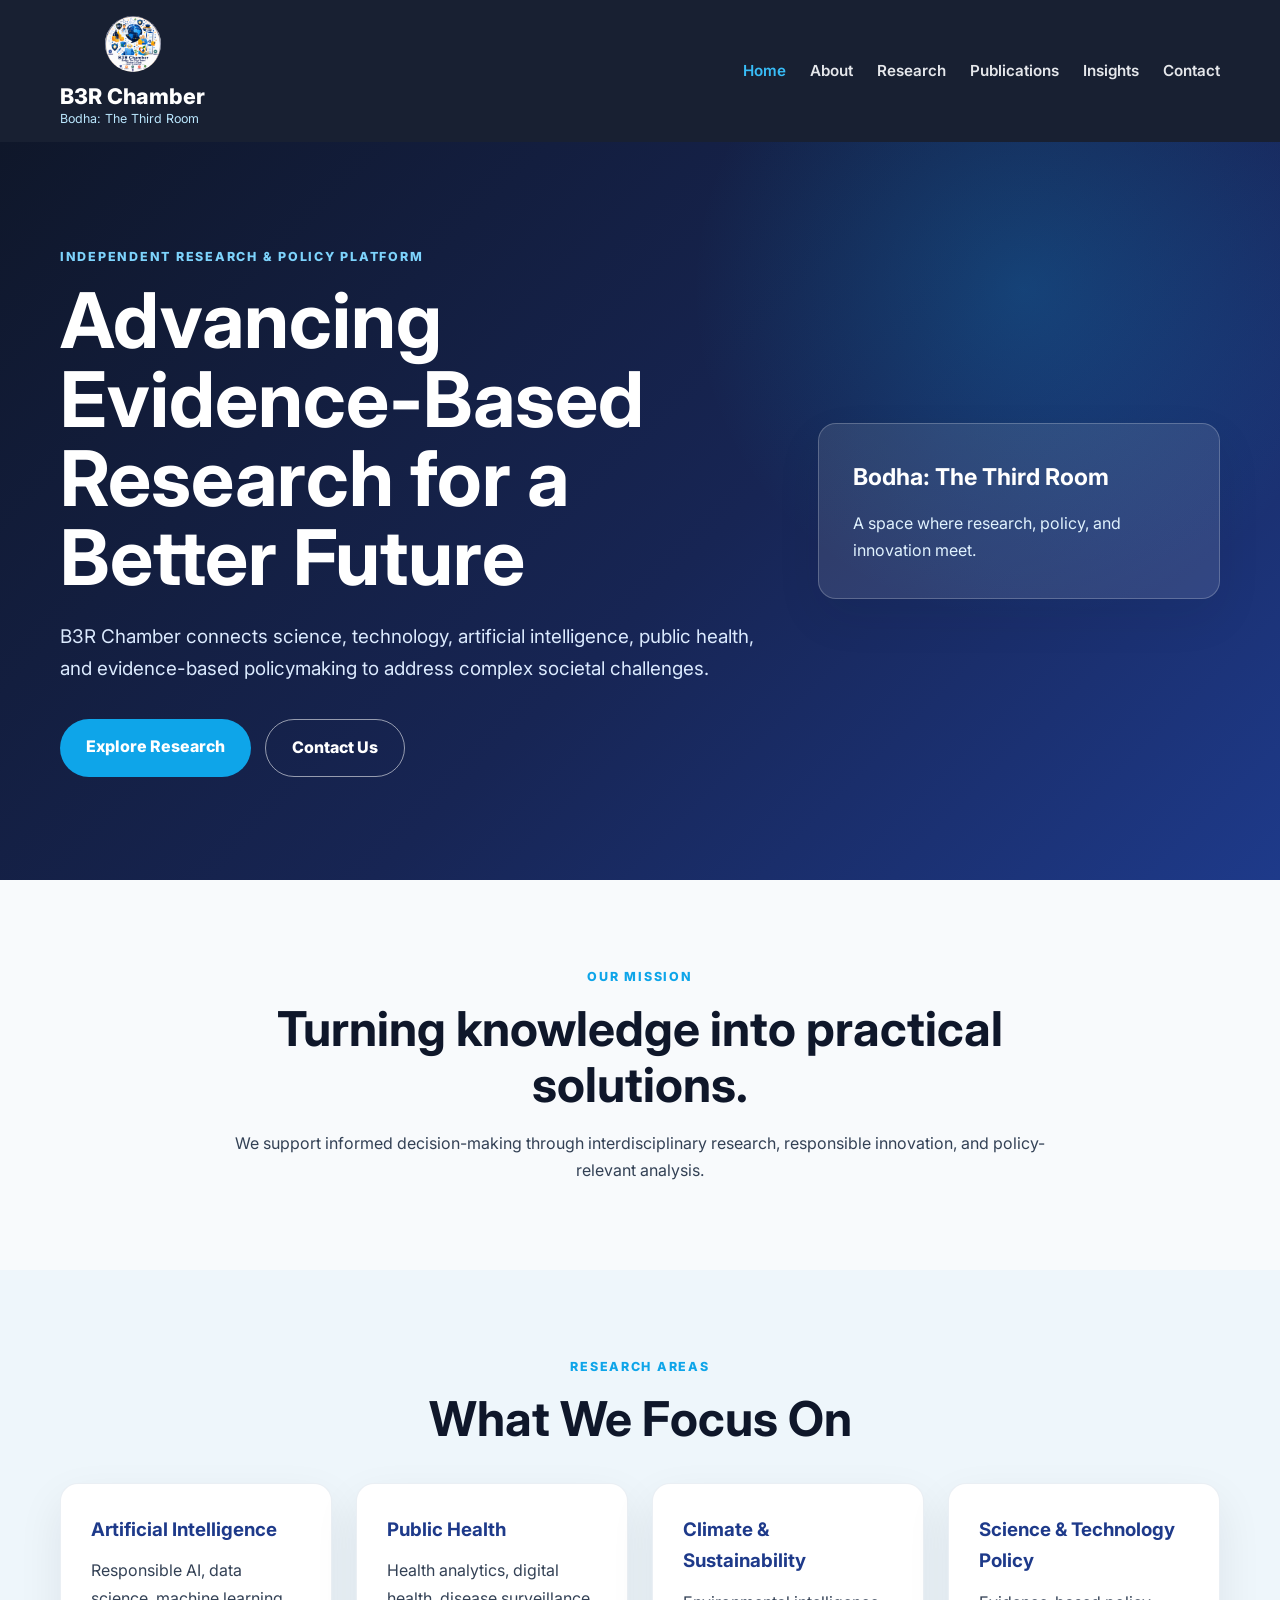
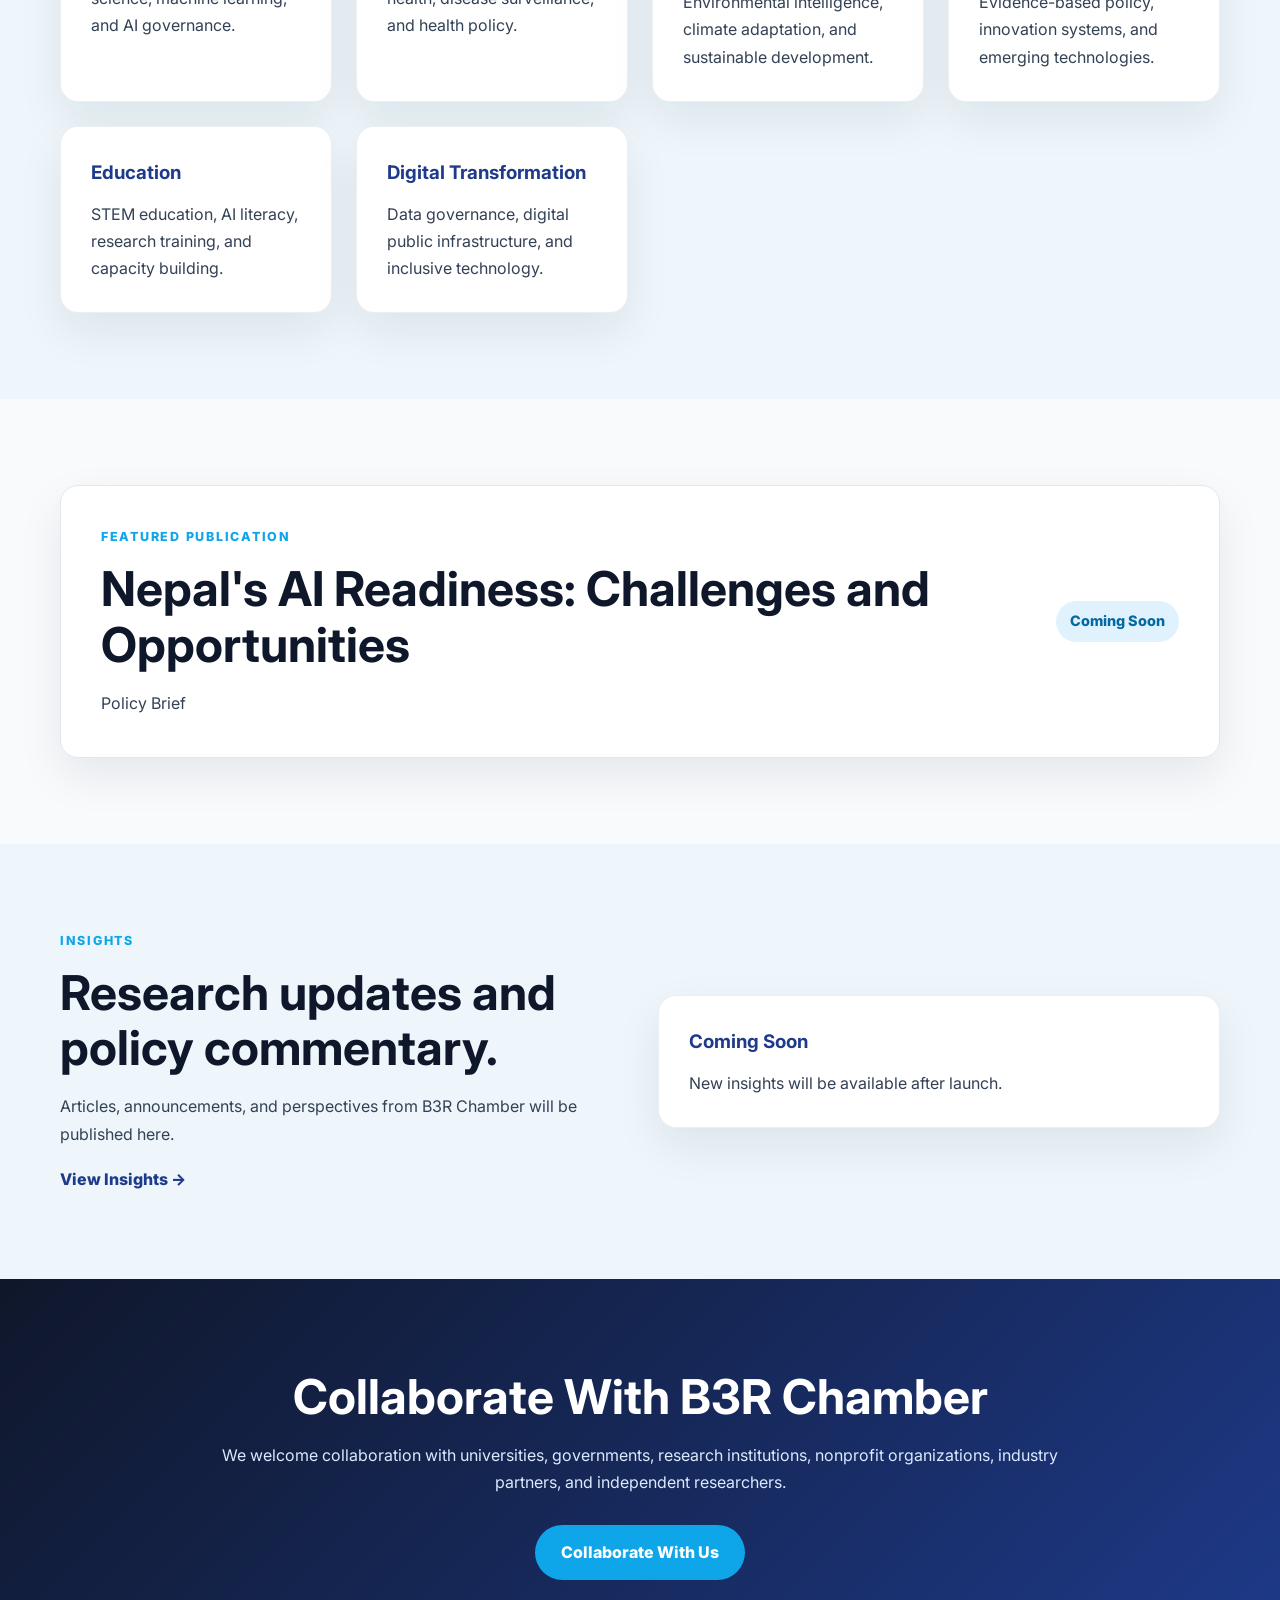
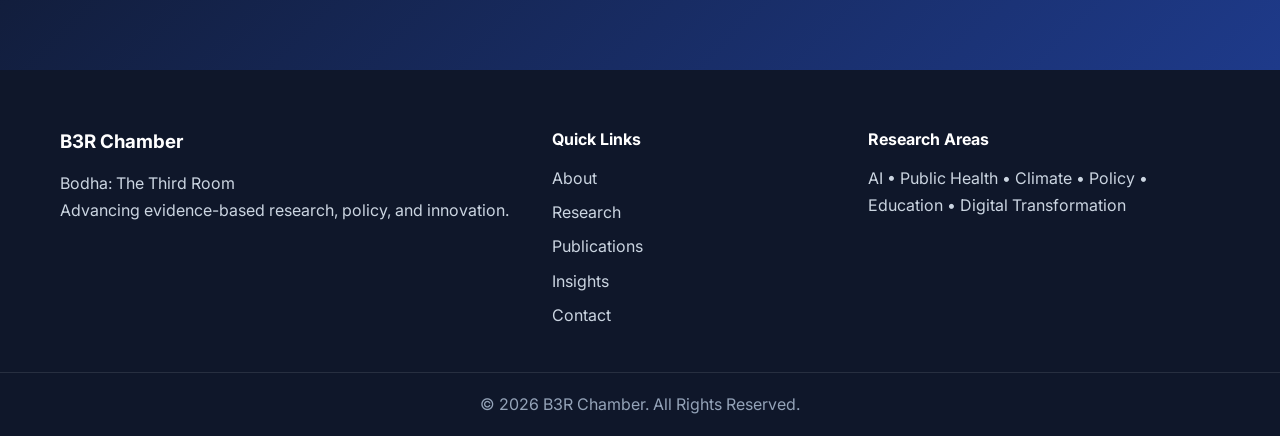
==== commit 78504517: "Update index.html" ====
--- a/index.html
+++ b/index.html
@@ -11,12 +11,12 @@
 <header class="site-header">
   <div class="nav-container">
     <a class="brand" href="index.html">
-      <img src="logo.png" alt="B3R Chamber logo" class="site-logo">
-      <div class="brand-text">
+    <img src="logo.png" alt="B3R Chamber logo" class="site-logo">
+    <div class="brand-text">
         <span>B3R Chamber</span>
         <small>Bodha: The Third Room</small>
-      </div>
-    </a>
+    </div>
+</a>
     <button class="menu-toggle" aria-label="Toggle navigation">☰</button>
     <nav class="site-nav">
       <a href="index.html" class="active">Home</a>
@@ -78,4 +78,4 @@
 </footer>
 <script src="script.js"></script>
 </body>
-</html>+</html>
--- a/style.css
+++ b/style.css
@@ -69,12 +69,11 @@
 
 /* Header logo fix */
 .brand{
-    display:flex !important;
-    align-items:center !important;
-    gap:12px !important;
-    text-decoration:none !important;
-    color:#fff !important;
-    flex-direction:row !important;
+    display:flex;
+    align-items:center;
+    gap:12px;
+    text-decoration:none;
+    color:#fff;
 }
 
 .brand-text{
@@ -84,14 +83,11 @@
 }
 
 .site-logo{
-    width:56px !important;
-    height:56px !important;
-    max-width:56px !important;
-    max-height:56px !important;
-    object-fit:contain !important;
-    display:block !important;
+    width:56px;
+    height:56px;
+    object-fit:contain;
     border-radius:50%;
-    flex-shrink:0 !important;
+    flex-shrink:0;
 }
 
 /* Leadership image fix */
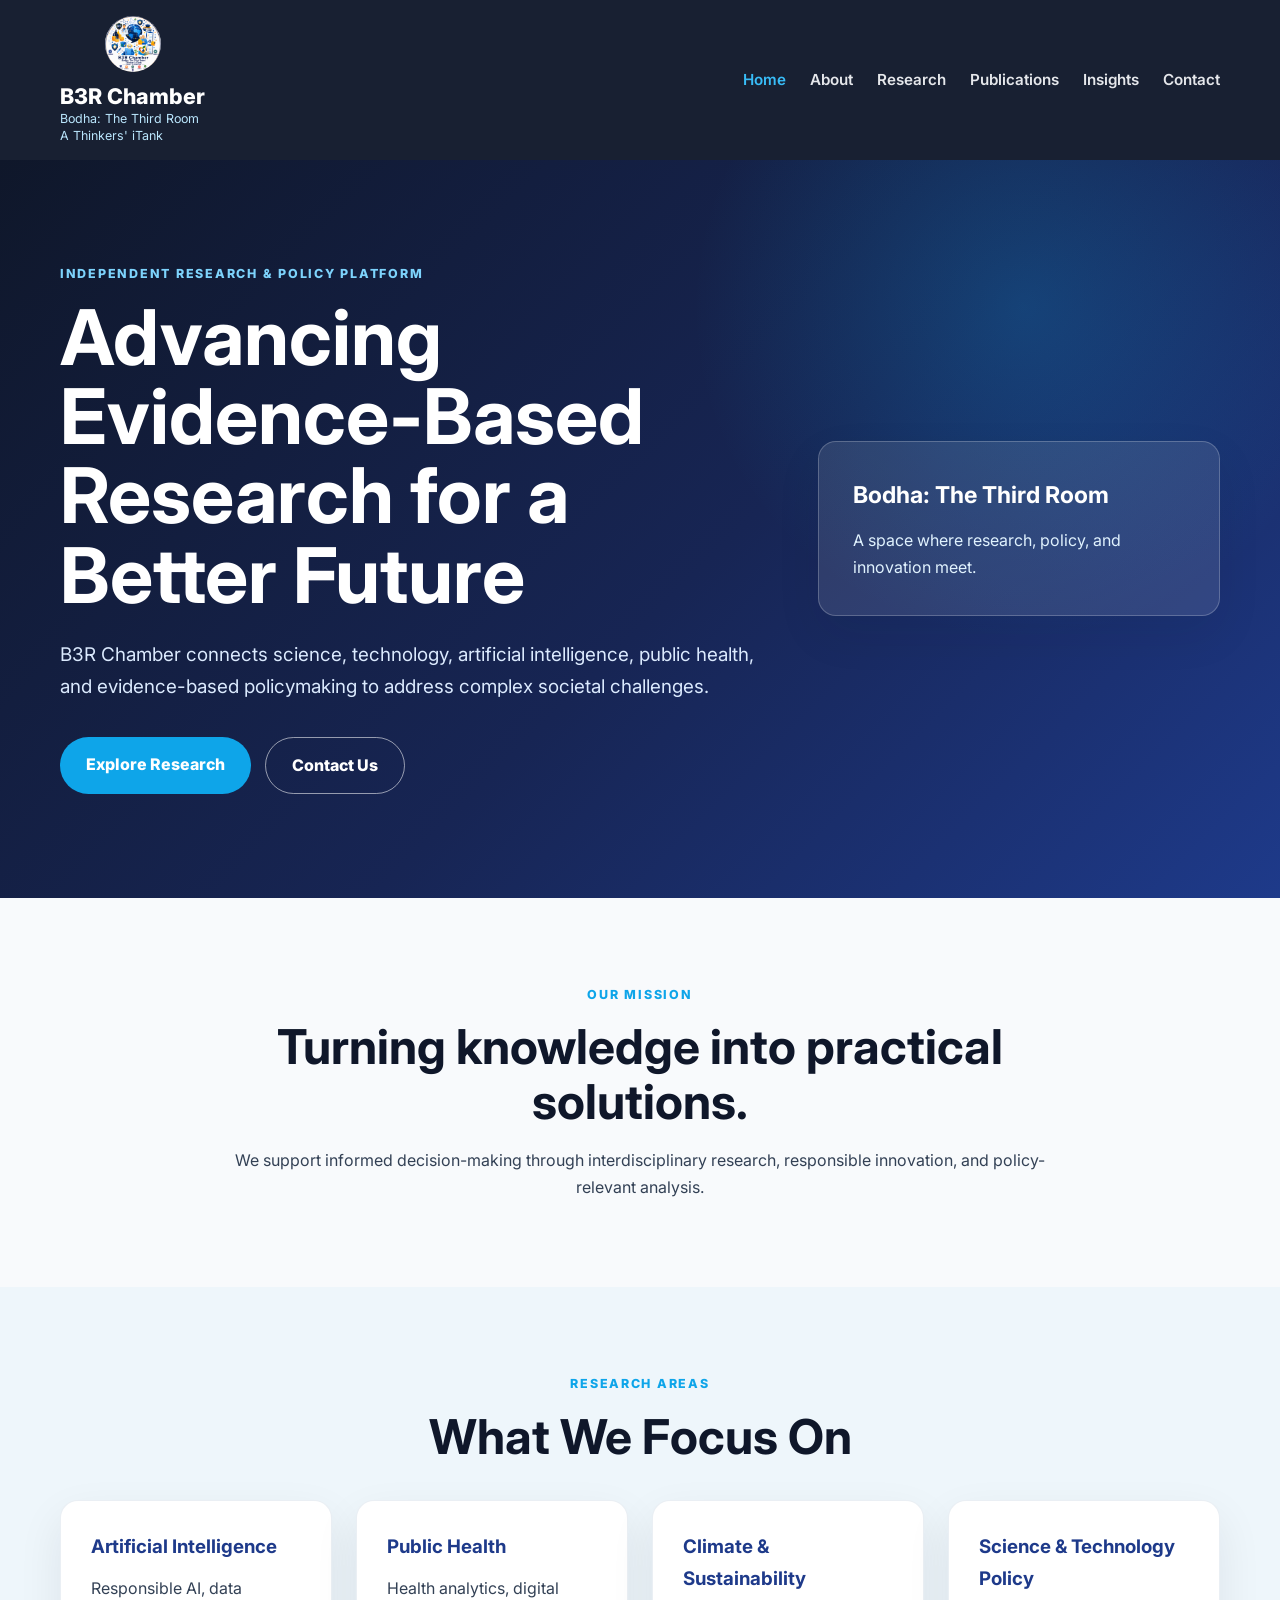
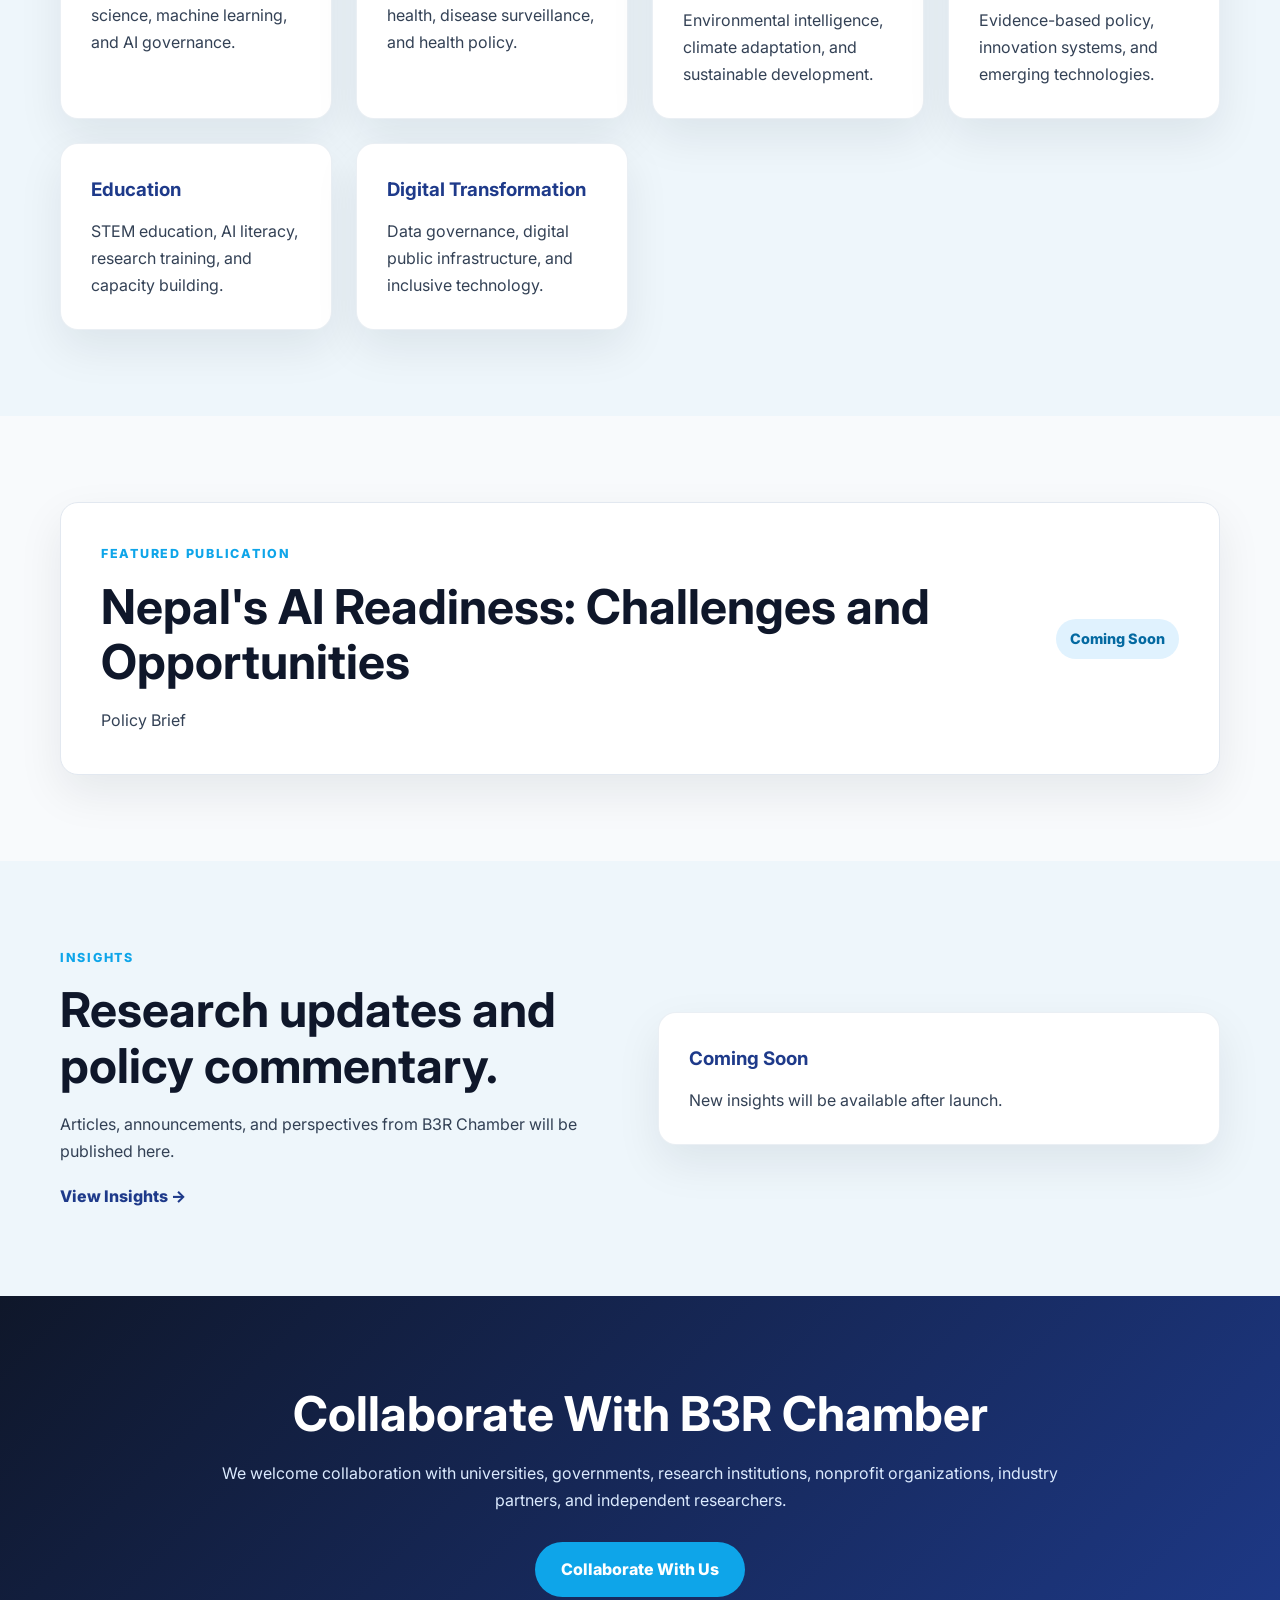
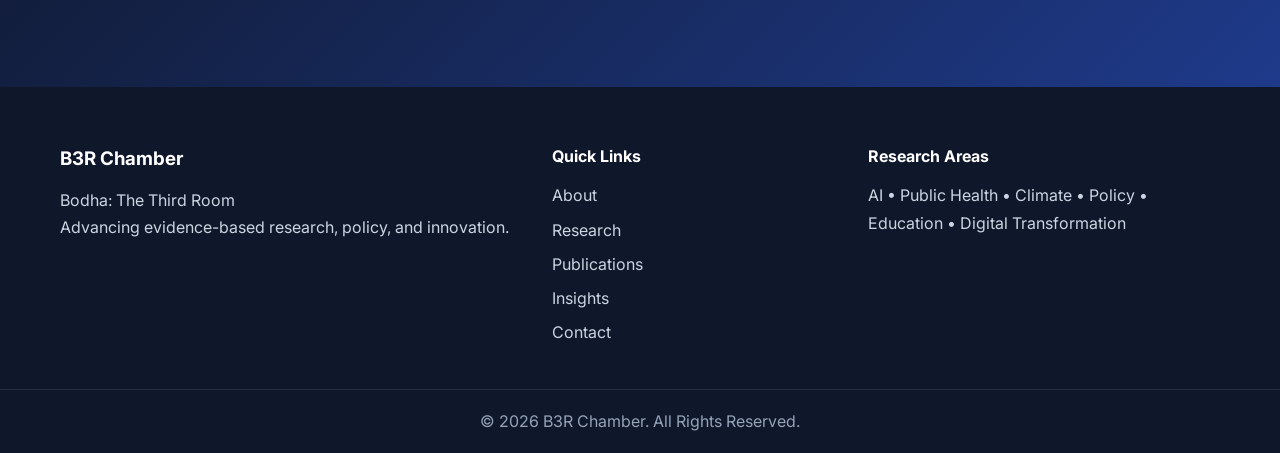
==== commit d709d4cd: "updated index" ====
--- a/index.html
+++ b/index.html
@@ -1,81 +1,82 @@
 <!DOCTYPE html>
+
 <html lang="en">
 <head>
-<meta charset="UTF-8">
-<meta name="viewport" content="width=device-width, initial-scale=1.0">
+<meta charset="utf-8"/>
+<meta content="width=device-width, initial-scale=1.0" name="viewport"/>
 <title>B3R Chamber | B3R Chamber</title>
-<meta name="description" content="B3R Chamber is an interdisciplinary research and policy platform.">
-<link rel="stylesheet" href="style.css">
+<meta content="B3R Chamber is an interdisciplinary research and policy platform." name="description"/>
+<link href="style.css" rel="stylesheet"/>
 </head>
 <body>
 <header class="site-header">
-  <div class="nav-container">
-    <a class="brand" href="index.html">
-    <img src="logo.png" alt="B3R Chamber logo" class="site-logo">
-    <div class="brand-text">
-        <span>B3R Chamber</span>
-        <small>Bodha: The Third Room</small>
-    </div>
+<div class="nav-container">
+<a class="brand" href="index.html">
+<img alt="B3R Chamber logo" class="site-logo" src="logo.png"/>
+<div class="brand-text">
+<span>B3R Chamber</span>
+<small>Bodha: The Third Room</small><small class="itank">A Thinkers' iTank</small>
+</div>
 </a>
-    <button class="menu-toggle" aria-label="Toggle navigation">☰</button>
-    <nav class="site-nav">
-      <a href="index.html" class="active">Home</a>
-      <a href="about.html">About</a>
-      <a href="research.html">Research</a>
-      <a href="publications.html">Publications</a>
-      <a href="insights.html">Insights</a>
-      <a href="contact.html">Contact</a>
-    </nav>
-  </div>
+<button aria-label="Toggle navigation" class="menu-toggle">☰</button>
+<nav class="site-nav">
+<a class="active" href="index.html">Home</a>
+<a href="about.html">About</a>
+<a href="research.html">Research</a>
+<a href="publications.html">Publications</a>
+<a href="insights.html">Insights</a>
+<a href="contact.html">Contact</a>
+</nav>
+</div>
 </header>
 <section class="hero">
-  <div class="container hero-grid">
-    <div>
-      <p class="eyebrow">Independent Research & Policy Platform</p>
-      <h1>Advancing Evidence-Based Research for a Better Future</h1>
-      <p class="hero-text">B3R Chamber connects science, technology, artificial intelligence, public health, and evidence-based policymaking to address complex societal challenges.</p>
-      <div class="hero-actions">
-        <a href="research.html" class="btn">Explore Research</a>
-        <a href="contact.html" class="btn btn-outline">Contact Us</a>
-      </div>
-    </div>
-    <div class="hero-panel"><h3>Bodha: The Third Room</h3><p>A space where research, policy, and innovation meet.</p></div>
-  </div>
+<div class="container hero-grid">
+<div>
+<p class="eyebrow">Independent Research &amp; Policy Platform</p>
+<h1>Advancing Evidence-Based Research for a Better Future</h1>
+<p class="hero-text">B3R Chamber connects science, technology, artificial intelligence, public health, and evidence-based policymaking to address complex societal challenges.</p>
+<div class="hero-actions">
+<a class="btn" href="research.html">Explore Research</a>
+<a class="btn btn-outline" href="contact.html">Contact Us</a>
+</div>
+</div>
+<div class="hero-panel"><h3>Bodha: The Third Room</h3><p>A space where research, policy, and innovation meet.</p></div>
+</div>
 </section>
 <section class="section"><div class="container narrow"><p class="eyebrow">Our Mission</p><h2>Turning knowledge into practical solutions.</h2><p>We support informed decision-making through interdisciplinary research, responsible innovation, and policy-relevant analysis.</p></div></section>
 <section class="section muted"><div class="container"><p class="eyebrow center">Research Areas</p><h2 class="center">What We Focus On</h2><div class="card-grid">
 <article class="card"><h3>Artificial Intelligence</h3><p>Responsible AI, data science, machine learning, and AI governance.</p></article>
 <article class="card"><h3>Public Health</h3><p>Health analytics, digital health, disease surveillance, and health policy.</p></article>
-<article class="card"><h3>Climate & Sustainability</h3><p>Environmental intelligence, climate adaptation, and sustainable development.</p></article>
-<article class="card"><h3>Science & Technology Policy</h3><p>Evidence-based policy, innovation systems, and emerging technologies.</p></article>
+<article class="card"><h3>Climate &amp; Sustainability</h3><p>Environmental intelligence, climate adaptation, and sustainable development.</p></article>
+<article class="card"><h3>Science &amp; Technology Policy</h3><p>Evidence-based policy, innovation systems, and emerging technologies.</p></article>
 <article class="card"><h3>Education</h3><p>STEM education, AI literacy, research training, and capacity building.</p></article>
 <article class="card"><h3>Digital Transformation</h3><p>Data governance, digital public infrastructure, and inclusive technology.</p></article>
 </div></div></section>
 <section class="section"><div class="container feature-card"><div><p class="eyebrow">Featured Publication</p><h2>Nepal's AI Readiness: Challenges and Opportunities</h2><p>Policy Brief</p></div><span class="status-badge">Coming Soon</span></div></section>
-<section class="section muted"><div class="container two-col"><div><p class="eyebrow">Insights</p><h2>Research updates and policy commentary.</h2><p>Articles, announcements, and perspectives from B3R Chamber will be published here.</p><a href="insights.html" class="text-link">View Insights →</a></div><div class="mini-card"><h3>Coming Soon</h3><p>New insights will be available after launch.</p></div></div></section>
-<section class="cta"><div class="container narrow"><h2>Collaborate With B3R Chamber</h2><p>We welcome collaboration with universities, governments, research institutions, nonprofit organizations, industry partners, and independent researchers.</p><a href="contact.html" class="btn">Collaborate With Us</a></div></section>
+<section class="section muted"><div class="container two-col"><div><p class="eyebrow">Insights</p><h2>Research updates and policy commentary.</h2><p>Articles, announcements, and perspectives from B3R Chamber will be published here.</p><a class="text-link" href="insights.html">View Insights →</a></div><div class="mini-card"><h3>Coming Soon</h3><p>New insights will be available after launch.</p></div></div></section>
+<section class="cta"><div class="container narrow"><h2>Collaborate With B3R Chamber</h2><p>We welcome collaboration with universities, governments, research institutions, nonprofit organizations, industry partners, and independent researchers.</p><a class="btn" href="contact.html">Collaborate With Us</a></div></section>
 <footer class="site-footer">
-  <div class="container footer-grid">
-    <div>
-      <h3>B3R Chamber</h3>
-      <p>Bodha: The Third Room</p>
-      <p>Advancing evidence-based research, policy, and innovation.</p>
-    </div>
-    <div>
-      <h4>Quick Links</h4>
-      <a href="about.html">About</a>
-      <a href="research.html">Research</a>
-      <a href="publications.html">Publications</a>
-      <a href="insights.html">Insights</a>
-      <a href="contact.html">Contact</a>
-    </div>
-    <div>
-      <h4>Research Areas</h4>
-      <p>AI • Public Health • Climate • Policy • Education • Digital Transformation</p>
-    </div>
-  </div>
-  <div class="footer-bottom">© 2026 B3R Chamber. All Rights Reserved.</div>
+<div class="container footer-grid">
+<div>
+<h3>B3R Chamber</h3>
+<p>Bodha: The Third Room</p>
+<p>Advancing evidence-based research, policy, and innovation.</p>
+</div>
+<div>
+<h4>Quick Links</h4>
+<a href="about.html">About</a>
+<a href="research.html">Research</a>
+<a href="publications.html">Publications</a>
+<a href="insights.html">Insights</a>
+<a href="contact.html">Contact</a>
+</div>
+<div>
+<h4>Research Areas</h4>
+<p>AI • Public Health • Climate • Policy • Education • Digital Transformation</p>
+</div>
+</div>
+<div class="footer-bottom">© 2026 B3R Chamber. All Rights Reserved.</div>
 </footer>
 <script src="script.js"></script>
 </body>
-</html>
+</html>
